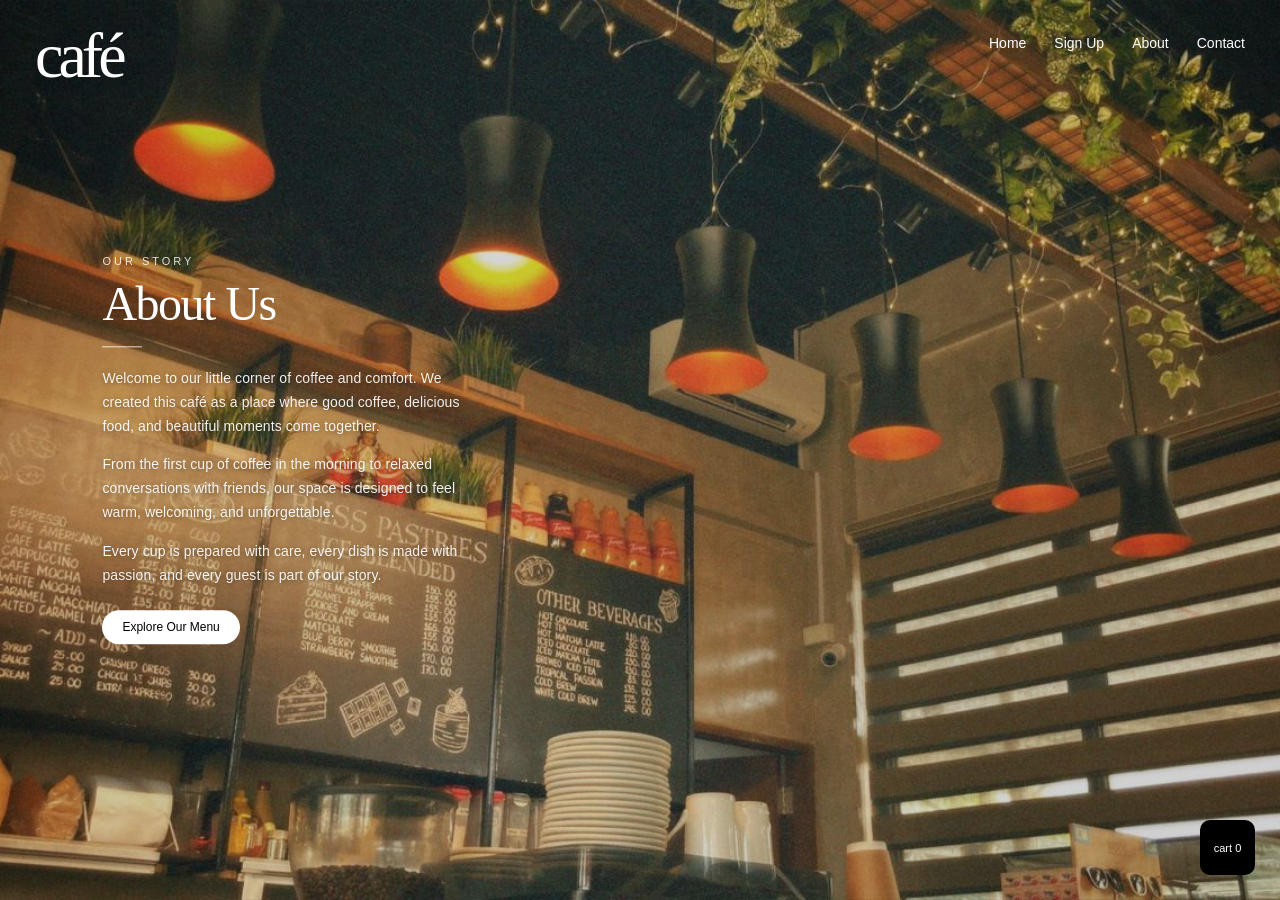
==== aboutus.html @ 382bab66 "Initial commit" ====
<!DOCTYPE html>
<html lang="en">

<head>

    <meta charset="UTF-8">

    <meta name="viewport" content="width=device-width, initial-scale=1.0">

    <title>About Us | Café</title>


    <style>

    
        * {
            margin: 0;
            padding: 0;
            box-sizing: border-box;
        }


        html,
        body {
            width: 100%;
            min-height: 100%;
        }


        body {
            font-family: Arial, Helvetica, sans-serif;
            background: #000;
            overflow-x: hidden;
        }

        .about-page {

            position: relative;

            width: 100%;
            min-height: 100vh;

            background-image: url("assets/aboutus.jpg");

            background-size: cover;

            background-position: center;

            background-repeat: no-repeat;

            overflow: hidden;
        }


        .about-page::before {

            content: "";

            position: absolute;

            inset: 0;

            background: rgba(0, 0, 0, 0.12);

            z-index: 1;

            pointer-events: none;
        }

        .logo {

            position: absolute;

            top: 30px;

            left: 35px;

            z-index: 10;

            font-family: Georgia,
                "Times New Roman",
                serif;

            font-size: clamp(50px, 5vw, 75px);

            font-weight: 400;

            line-height: 0.8;

            letter-spacing: -5px;

            color: #fff;

            text-decoration: none;
        }

        nav {

            position: absolute;

            top: 35px;

            right: 35px;

            z-index: 10;

            display: flex;

            align-items: center;

            gap: 28px;
        }


        nav a {

            position: relative;

            color: #fff;

            text-decoration: none;

            font-size: 14px;

            font-weight: 400;

            transition:
                color 0.3s ease,
                transform 0.3s ease;
        }


        nav a::after {

            content: "";

            position: absolute;

            left: 0;

            bottom: -5px;

            width: 0;

            height: 1px;

            background: #fff;

            transition: width 0.3s ease;
        }


        nav a:hover::after {

            width: 100%;
        }


        nav a:hover {

            transform: translateY(-2px);
        }
        .about-content {

            position: absolute;

            z-index: 5;

            width: 420px;

            max-width: 40%;

            left: 8%;

            top: 50%;

            transform: translateY(-50%);

            color: #fff;

            text-align: left;

            padding: 20px 0;

            background: transparent;

            backdrop-filter: none;
        }
        .tag {

            display: block;

            margin-bottom: 13px;

            font-size: 11px;

            font-weight: 400;

            letter-spacing: 3px;

            text-transform: uppercase;

            color: #fff;

            opacity: 0.85;
        }


        .about-content h1 {

            font-family: Georgia,
                "Times New Roman",
                serif;

            font-size: 48px;

            font-weight: 400;

            line-height: 1;

            letter-spacing: -1.5px;

            color: #fff;

            margin-bottom: 18px;
        }

        .line {

            width: 40px;

            height: 1px;

            background: #fff;

            margin: 0 0 20px 0;

            opacity: 0.8;
        }

        .about-content p {

            width: 100%;

            max-width: 390px;

            font-size: 14px;

            font-weight: 400;

            line-height: 1.7;

            letter-spacing: 0.1px;

            color: rgba(255, 255, 255, 0.92);

            margin-bottom: 15px;

            text-shadow:
                0 1px 5px rgba(0, 0, 0, 0.35);
        }


        .menu-button {

            display: inline-flex;

            align-items: center;

            justify-content: center;

            margin-top: 8px;

            padding: 10px 20px;

            background: #fff;

            color: #000;

            text-decoration: none;

            font-size: 12px;

            border-radius: 25px;

            transition:
                background 0.3s ease,
                color 0.3s ease,
                transform 0.3s ease;
        }


        .menu-button:hover {

            background: #000;

            color: #fff;

            transform: translateY(-2px);
        }


        .cart {

            position: fixed;

            right: 25px;

            bottom: 25px;

            z-index: 20;

            width: 55px;

            height: 55px;

            display: flex;

            align-items: center;

            justify-content: center;

            background: #000;

            color: #fff;

            text-decoration: none;

            font-size: 11px;

            border-radius: 10px;

            transition:
                transform 0.3s ease,
                border-radius 0.3s ease;
        }


        .cart:hover {

            transform: scale(1.08);

            border-radius: 14px;
        }


        @media (max-width: 900px) {

            .about-content {

                left: 7%;

                width: 400px;

                max-width: 45%;
            }


            .about-content h1 {

                font-size: 44px;
            }


            .about-content p {

                font-size: 13px;
            }


            nav {

                right: 25px;

                gap: 20px;
            }
        }


        @media (max-width: 600px) {

            .about-page {

                min-height: 100vh;

                background-position: center center;
            }

            .logo {

                top: 20px;

                left: 22px;

                font-size: 48px;

                letter-spacing: -4px;
            }

            nav {

                top: 25px;

                right: 18px;

                gap: 13px;
            }


            nav a {

                font-size: 10px;
            }


    

            .about-content {

                width: 75%;

                max-width: none;

                left: 8%;

                top: 52%;

                transform: translateY(-50%);

                padding: 10px 0;

                text-align: left;
            }


            .tag {

                font-size: 9px;

                letter-spacing: 2px;

                margin-bottom: 8px;
            }


            .about-content h1 {

                font-size: 36px;

                line-height: 1;

                letter-spacing: -1px;

                margin-bottom: 12px;
            }


            .line {

                width: 30px;

                margin-bottom: 14px;
            }


            .about-content p {

                max-width: 100%;

                font-size: 11px;

                line-height: 1.6;

                margin-bottom: 10px;
            }


            .menu-button {

                margin-top: 5px;

                padding: 8px 16px;

                font-size: 10px;
            }


            .cart {

                width: 45px;

                height: 45px;

                right: 15px;

                bottom: 15px;

                font-size: 10px;

                border-radius: 8px;
            }
        }


        /* =========================================
           SMALL MOBILE
        ========================================= */

        @media (max-width: 400px) {

            .logo {

                font-size: 42px;

                top: 18px;

                left: 18px;
            }


            nav {

                gap: 9px;

                right: 15px;
            }


            nav a {

                font-size: 9px;
            }


            .about-content {

                left: 7%;

                width: 78%;

                top: 53%;
            }


            .about-content h1 {

                font-size: 32px;
            }


            .about-content p {

                font-size: 10px;

                line-height: 1.55;
            }
        }

    </style>

</head>


<body>


    <section class="about-page">
        <a href="index.html" class="logo">
            café
        </a>
        <nav>

            <a href="index.html">
                Home
            </a>

            <a href="signup.html">
                Sign Up
            </a>

            <a href="aboutus.html">
                About
            </a>

            <a href="contact.html">
                Contact
            </a>

        </nav>

        <div class="about-content">

            <span class="tag">
                Our Story
            </span>


            <h1>
                About Us
            </h1>


            <div class="line"></div>


            <p>
                Welcome to our little corner of coffee and
                comfort. We created this café as a place
                where good coffee, delicious food, and
                beautiful moments come together.
            </p>


            <p>
                From the first cup of coffee in the morning
                to relaxed conversations with friends,
                our space is designed to feel warm,
                welcoming, and unforgettable.
            </p>

            <p>
                Every cup is prepared with care, every dish
                is made with passion, and every guest is
                part of our story.
            </p>
            <a href="#" class="menu-button">
                Explore Our Menu
            </a>
        </div>
        <a href="#" class="cart">
            cart 0
        </a>
    </section>
</body>

</html>
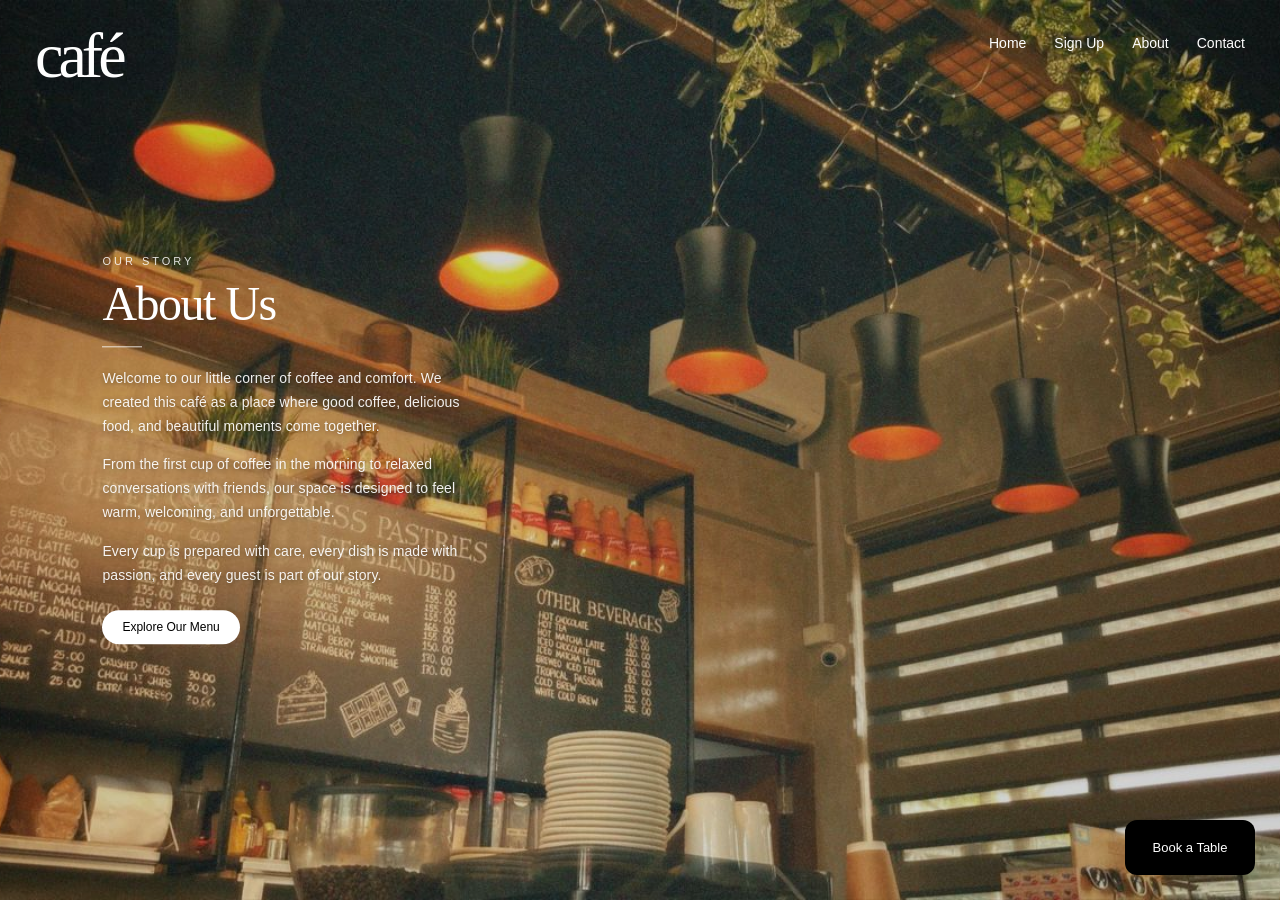
==== commit 0c7fd1fb: "make changes and add tables in the slot booking" ====
--- a/aboutus.html
+++ b/aboutus.html
@@ -301,47 +301,27 @@
 
 
         .cart {
-
-            position: fixed;
-
-            right: 25px;
-
-            bottom: 25px;
-
-            z-index: 20;
-
-            width: 55px;
-
-            height: 55px;
-
-            display: flex;
-
-            align-items: center;
-
-            justify-content: center;
-
-            background: #000;
-
-            color: #fff;
-
-            text-decoration: none;
-
-            font-size: 11px;
-
-            border-radius: 10px;
-
-            transition:
-                transform 0.3s ease,
-                border-radius 0.3s ease;
-        }
-
-
-        .cart:hover {
-
-            transform: scale(1.08);
-
-            border-radius: 14px;
-        }
+    position: fixed;
+    right: 25px;
+    bottom: 25px;
+    z-index: 20;
+    width: 130px;
+    height: 55px;
+    display: flex;
+    align-items: center;
+    justify-content: center;
+    background: #000;
+    color: #fff;
+    text-decoration: none;
+    font-size: 13px;
+    border-radius: 12px;
+    transition: .3s ease;
+}
+
+.cart:hover {
+    transform: scale(1.05);
+    border-radius: 16px;
+}
 
 
         @media (max-width: 900px) {
@@ -483,24 +463,15 @@
 
                 font-size: 10px;
             }
-
-
-            .cart {
-
-                width: 45px;
-
-                height: 45px;
-
-                right: 15px;
-
-                bottom: 15px;
-
-                font-size: 10px;
-
-                border-radius: 8px;
-            }
-        }
-
+    .cart {
+        width: 125px;
+        height: 48px;
+        right: 15px;
+        bottom: 15px;
+        font-size: 11px;
+        border-radius: 12px;
+    }
+}
 
         /* =========================================
            SMALL MOBILE
@@ -554,6 +525,13 @@
 
                 line-height: 1.55;
             }
+            .cart {
+        width: 115px;
+        height: 45px;
+        right: 12px;
+        bottom: 12px;
+        font-size: 10px;
+    }
         }
 
     </style>
@@ -627,9 +605,9 @@
                 Explore Our Menu
             </a>
         </div>
-        <a href="#" class="cart">
-            cart 0
-        </a>
+        <a href="slot.html" class="cart">
+    Book a Table
+</a>
     </section>
 </body>
 
